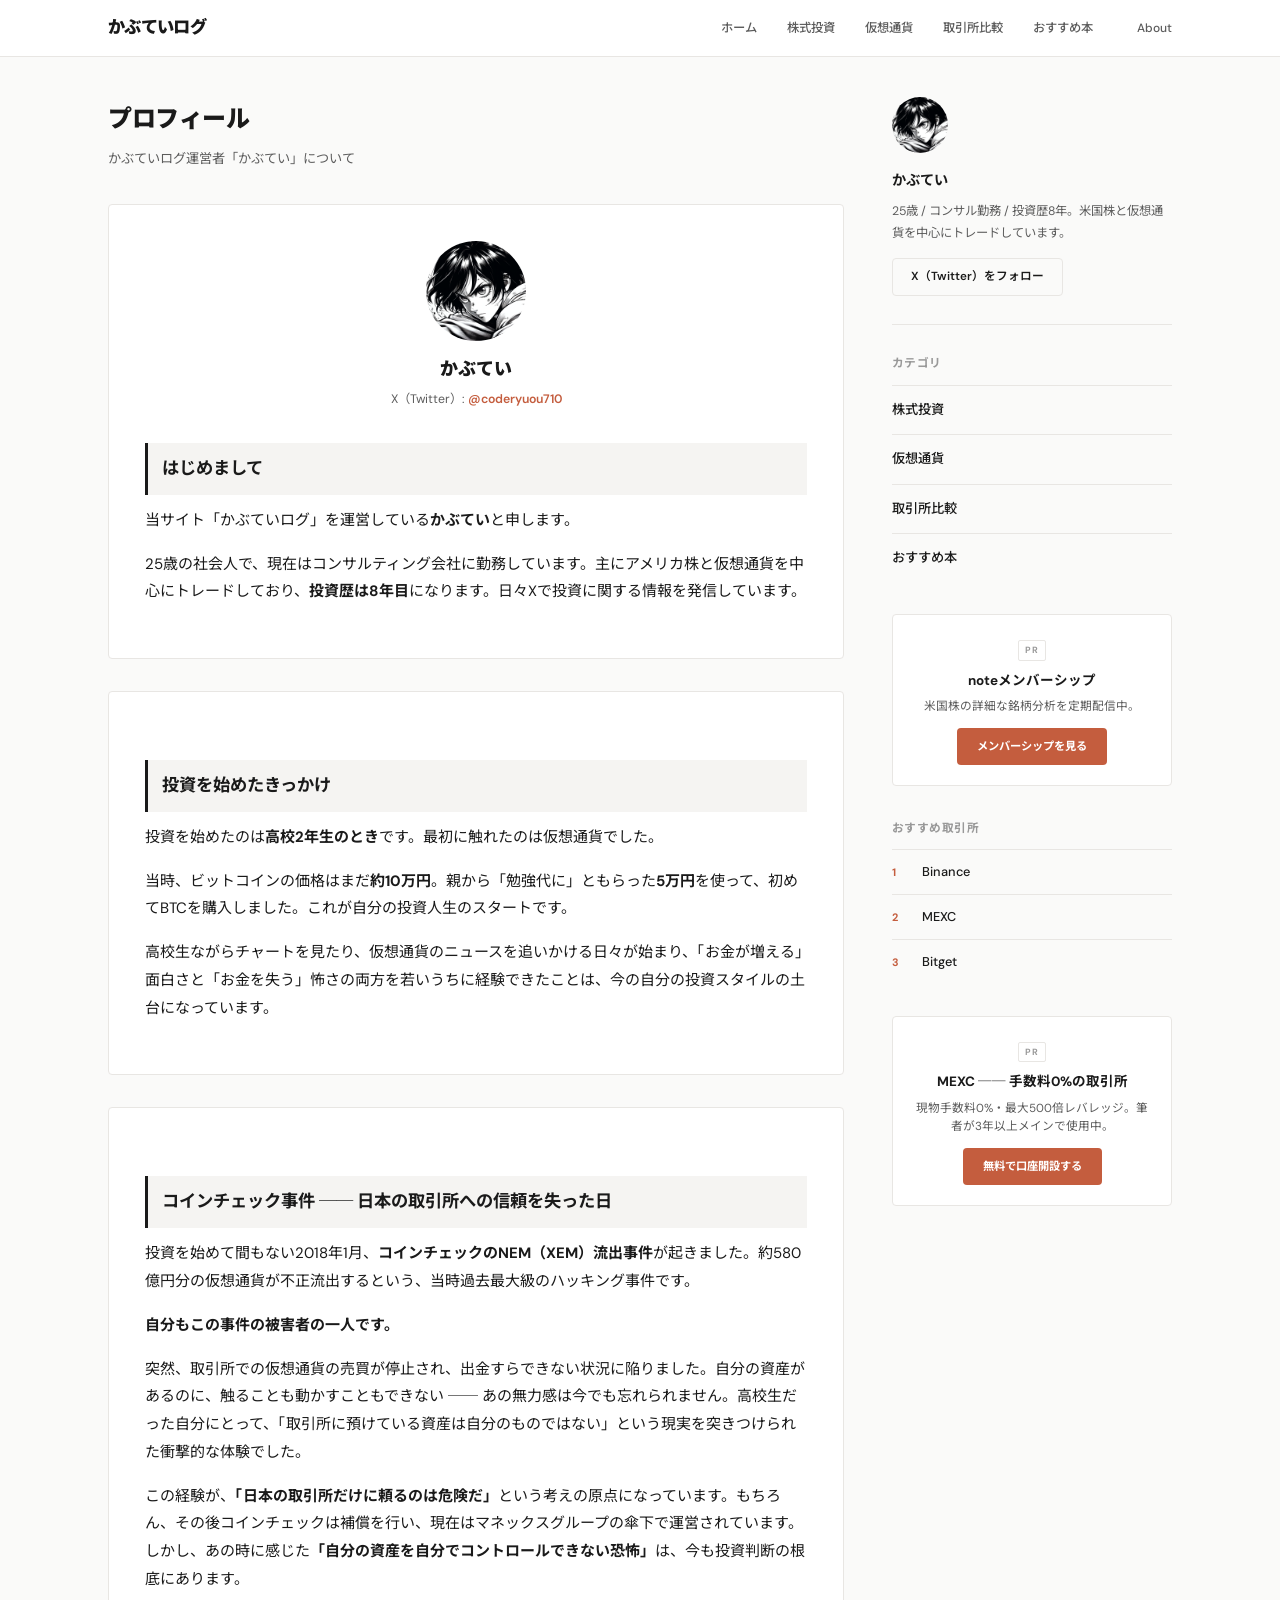
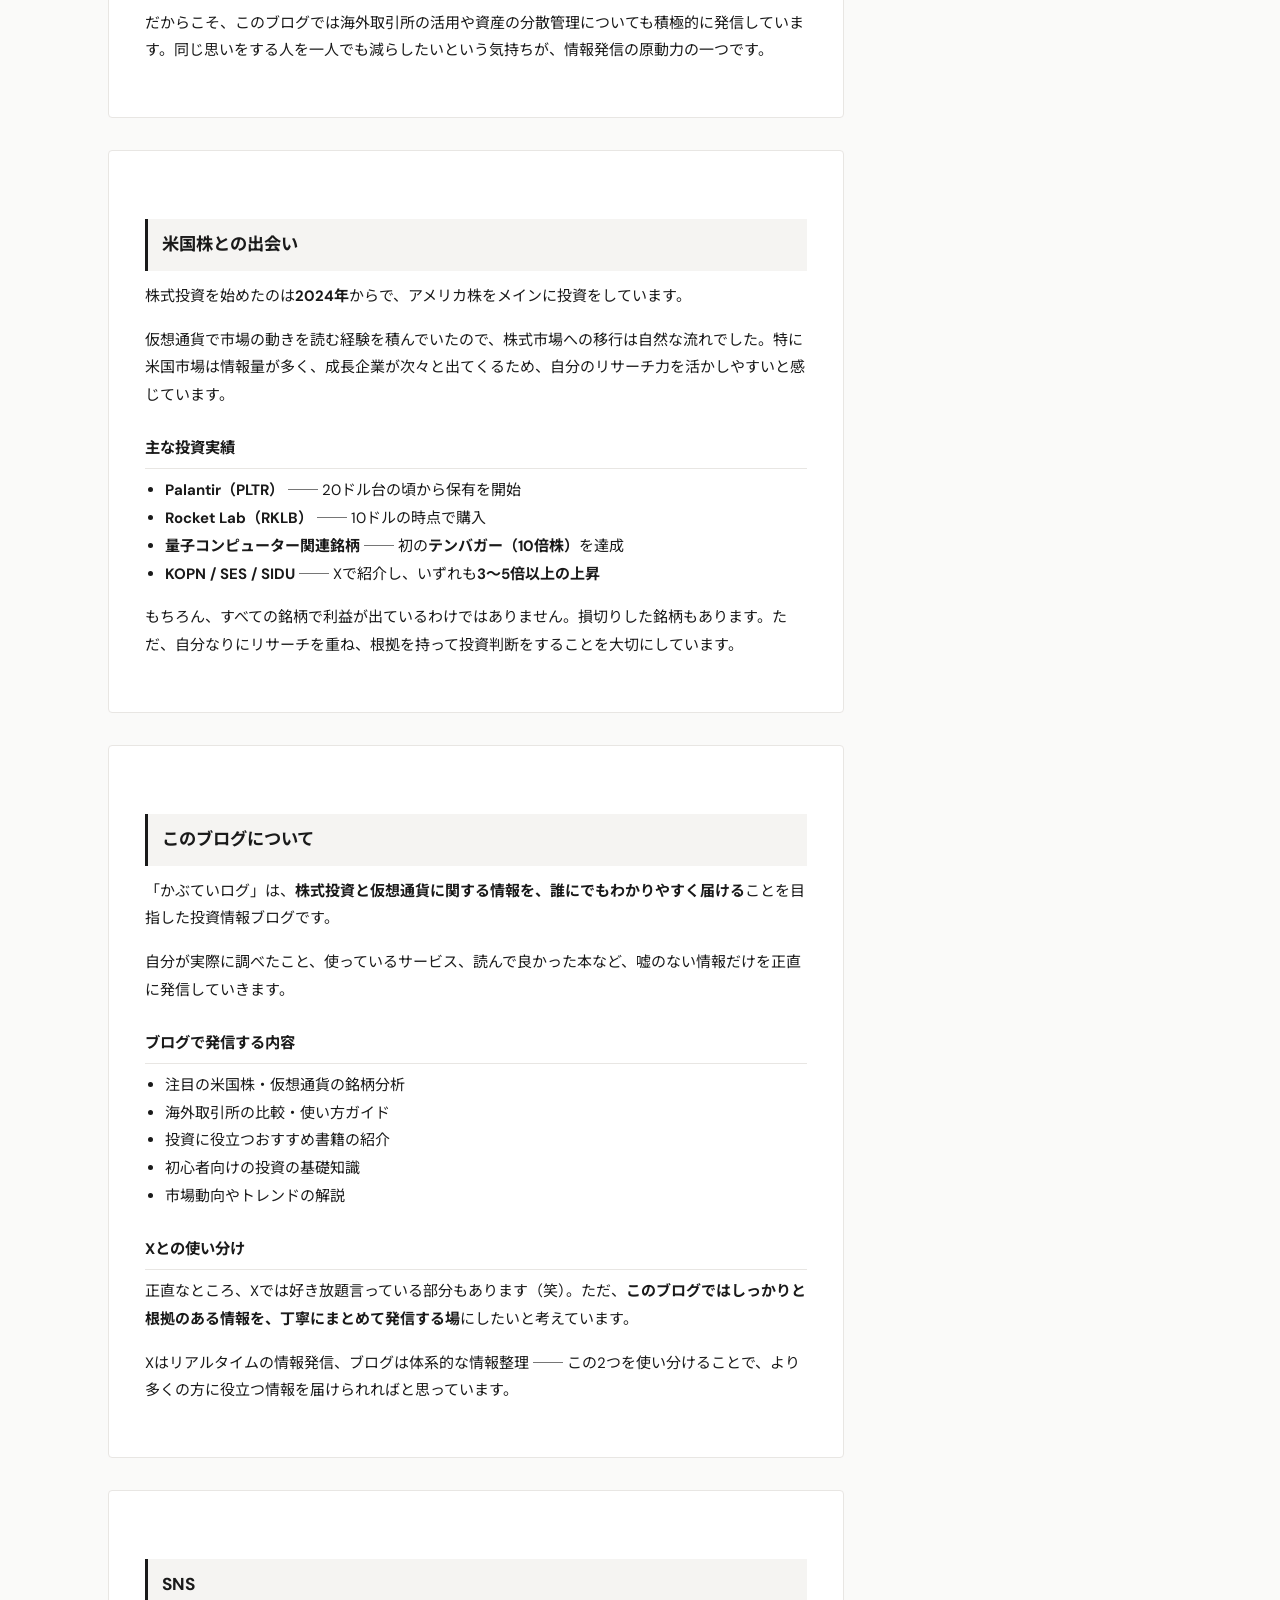
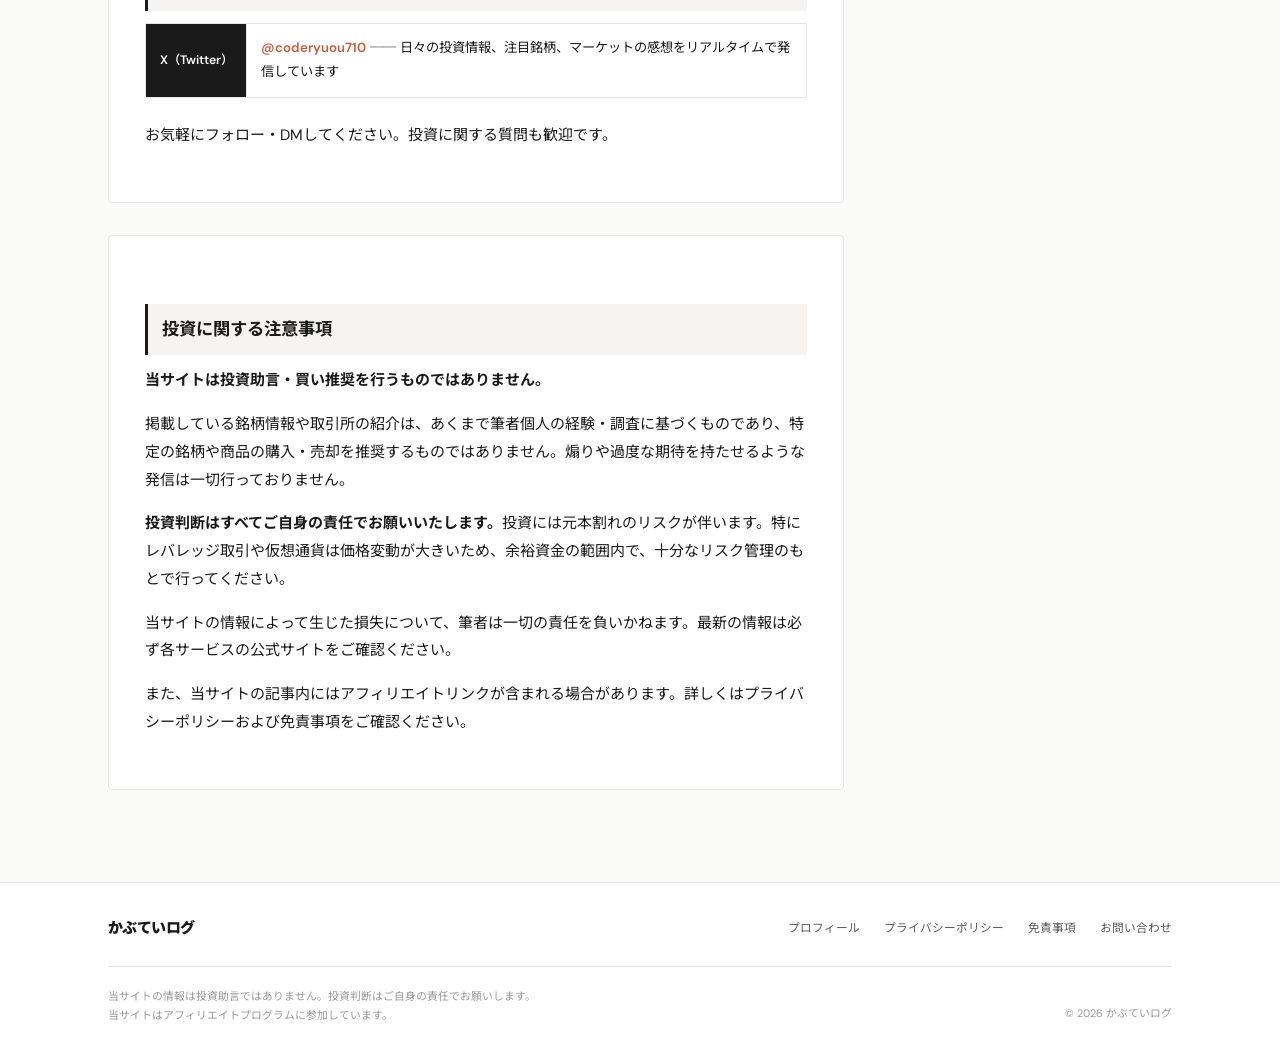
==== pages/about.html @ 898787a2 "Initial commit: かぶていログ - 投資情報ブログ - トップページ、株式投資、仮想通貨、取引所比較、おすすめ本、プロフィールページ - SoFi銘柄分析記事 - Binance/MEX" ====
<!DOCTYPE html>
<html lang="ja">
<head>
  <meta charset="UTF-8">
  <meta name="viewport" content="width=device-width, initial-scale=1.0">
  <meta name="description" content="かぶていログ運営者「かぶてい」のプロフィール。投資歴8年、仮想通貨と米国株を中心にトレード。高校生の頃から投資を始め、テンバガーも達成した経験を持つ25歳の投資ブロガー。">
  <meta name="keywords" content="かぶてい, プロフィール, 投資ブログ, 米国株, 仮想通貨, 投資歴">
  <link rel="preconnect" href="https://fonts.googleapis.com">
  <link rel="preconnect" href="https://fonts.gstatic.com" crossorigin>
  <link href="https://fonts.googleapis.com/css2?family=Noto+Sans+JP:wght@400;500;700;900&family=DM+Sans:ital,wght@0,400;0,500;0,700;1,400&display=swap" rel="stylesheet">
  <link rel="stylesheet" href="../css/style.css">
  <title>プロフィール｜かぶてい｜かぶていログ</title>
</head>
<body>

  <header class="header">
    <div class="header-inner">
      <a href="../index.html" class="logo">かぶていログ</a>
      <nav class="global-nav" id="globalNav">
        <a href="../index.html">ホーム</a>
        <a href="stocks.html">株式投資</a>
        <a href="crypto.html">仮想通貨</a>
        <a href="exchanges.html">取引所比較</a>
        <a href="books.html">おすすめ本</a>
      </nav>
      <div class="header-right">
        <a href="about.html" class="header-about current">About</a>
        <button class="menu-toggle" id="menuToggle" aria-label="メニュー">Menu</button>
      </div>
    </div>
  </header>

  <main>
    <div class="content-wrap">
      <div class="content-main">

        <div class="page-header">
          <h1 style="font-size:1.6rem;font-weight:900;letter-spacing:-0.02em;margin-bottom:6px;">プロフィール</h1>
          <p>かぶていログ運営者「かぶてい」について</p>
        </div>

        <!-- ========== 自己紹介 ========== -->
        <div class="article-content">
          <div style="text-align:center;margin-bottom:24px;">
            <img src="../images/profile-icon.webp" alt="かぶてい" style="width:100px;height:100px;border-radius:50%;object-fit:cover;margin:0 auto 12px;">
            <p style="font-size:1.2rem;font-weight:900;margin-bottom:2px;">かぶてい</p>
            <p style="font-size:0.82rem;color:#5c5c5c;">X（Twitter）: <a href="https://x.com/coderyuou710" target="_blank" rel="noopener" style="color:#c45d3e;font-weight:600;">@coderyuou710</a></p>
          </div>

          <h2>はじめまして</h2>
          <p>当サイト「かぶていログ」を運営している<strong>かぶてい</strong>と申します。</p>
          <p>25歳の社会人で、現在はコンサルティング会社に勤務しています。主にアメリカ株と仮想通貨を中心にトレードしており、<strong>投資歴は8年目</strong>になります。日々Xで投資に関する情報を発信しています。</p>
        </div>

        <!-- ========== 投資を始めたきっかけ ========== -->
        <div class="article-content">
          <h2>投資を始めたきっかけ</h2>
          <p>投資を始めたのは<strong>高校2年生のとき</strong>です。最初に触れたのは仮想通貨でした。</p>
          <p>当時、ビットコインの価格はまだ<strong>約10万円</strong>。親から「勉強代に」ともらった<strong>5万円</strong>を使って、初めてBTCを購入しました。これが自分の投資人生のスタートです。</p>
          <p>高校生ながらチャートを見たり、仮想通貨のニュースを追いかける日々が始まり、「お金が増える」面白さと「お金を失う」怖さの両方を若いうちに経験できたことは、今の自分の投資スタイルの土台になっています。</p>
        </div>

        <!-- ========== コインチェック事件 ========== -->
        <div class="article-content">
          <h2>コインチェック事件 ── 日本の取引所への信頼を失った日</h2>
          <p>投資を始めて間もない2018年1月、<strong>コインチェックのNEM（XEM）流出事件</strong>が起きました。約580億円分の仮想通貨が不正流出するという、当時過去最大級のハッキング事件です。</p>
          <p><strong>自分もこの事件の被害者の一人です。</strong></p>
          <p>突然、取引所での仮想通貨の売買が停止され、出金すらできない状況に陥りました。自分の資産があるのに、触ることも動かすこともできない ── あの無力感は今でも忘れられません。高校生だった自分にとって、「取引所に預けている資産は自分のものではない」という現実を突きつけられた衝撃的な体験でした。</p>
          <p>この経験が、<strong>「日本の取引所だけに頼るのは危険だ」</strong>という考えの原点になっています。もちろん、その後コインチェックは補償を行い、現在はマネックスグループの傘下で運営されています。しかし、あの時に感じた<strong>「自分の資産を自分でコントロールできない恐怖」</strong>は、今も投資判断の根底にあります。</p>
          <p>だからこそ、このブログでは海外取引所の活用や資産の分散管理についても積極的に発信しています。同じ思いをする人を一人でも減らしたいという気持ちが、情報発信の原動力の一つです。</p>
        </div>

        <!-- ========== 米国株との出会い ========== -->
        <div class="article-content">
          <h2>米国株との出会い</h2>
          <p>株式投資を始めたのは<strong>2024年</strong>からで、アメリカ株をメインに投資をしています。</p>
          <p>仮想通貨で市場の動きを読む経験を積んでいたので、株式市場への移行は自然な流れでした。特に米国市場は情報量が多く、成長企業が次々と出てくるため、自分のリサーチ力を活かしやすいと感じています。</p>

          <h3>主な投資実績</h3>
          <ul>
            <li><strong>Palantir（PLTR）</strong> ── 20ドル台の頃から保有を開始</li>
            <li><strong>Rocket Lab（RKLB）</strong> ── 10ドルの時点で購入</li>
            <li><strong>量子コンピューター関連銘柄</strong> ── 初の<strong>テンバガー（10倍株）</strong>を達成</li>
            <li><strong>KOPN / SES / SIDU</strong> ── Xで紹介し、いずれも<strong>3〜5倍以上の上昇</strong></li>
          </ul>
          <p>もちろん、すべての銘柄で利益が出ているわけではありません。損切りした銘柄もあります。ただ、自分なりにリサーチを重ね、根拠を持って投資判断をすることを大切にしています。</p>
        </div>

        <!-- ========== このブログについて ========== -->
        <div class="article-content">
          <h2>このブログについて</h2>
          <p>「かぶていログ」は、<strong>株式投資と仮想通貨に関する情報を、誰にでもわかりやすく届ける</strong>ことを目指した投資情報ブログです。</p>
          <p>自分が実際に調べたこと、使っているサービス、読んで良かった本など、嘘のない情報だけを正直に発信していきます。</p>

          <h3>ブログで発信する内容</h3>
          <ul>
            <li>注目の米国株・仮想通貨の銘柄分析</li>
            <li>海外取引所の比較・使い方ガイド</li>
            <li>投資に役立つおすすめ書籍の紹介</li>
            <li>初心者向けの投資の基礎知識</li>
            <li>市場動向やトレンドの解説</li>
          </ul>

          <h3>Xとの使い分け</h3>
          <p>正直なところ、Xでは好き放題言っている部分もあります（笑）。ただ、<strong>このブログではしっかりと根拠のある情報を、丁寧にまとめて発信する場</strong>にしたいと考えています。</p>
          <p>Xはリアルタイムの情報発信、ブログは体系的な情報整理 ── この2つを使い分けることで、より多くの方に役立つ情報を届けられればと思っています。</p>
        </div>

        <!-- ========== SNS ========== -->
        <div class="article-content">
          <h2>SNS</h2>
          <table class="comparison-table">
            <tbody>
              <tr>
                <th>X（Twitter）</th>
                <td><a href="https://x.com/coderyuou710" target="_blank" rel="noopener" style="color:#c45d3e;font-weight:600;">@coderyuou710</a> ── 日々の投資情報、注目銘柄、マーケットの感想をリアルタイムで発信しています</td>
              </tr>
            </tbody>
          </table>
          <p>お気軽にフォロー・DMしてください。投資に関する質問も歓迎です。</p>
        </div>

        <!-- ========== 注意事項 ========== -->
        <div class="article-content">
          <h2>投資に関する注意事項</h2>
          <p><strong>当サイトは投資助言・買い推奨を行うものではありません。</strong></p>
          <p>掲載している銘柄情報や取引所の紹介は、あくまで筆者個人の経験・調査に基づくものであり、特定の銘柄や商品の購入・売却を推奨するものではありません。煽りや過度な期待を持たせるような発信は一切行っておりません。</p>
          <p><strong>投資判断はすべてご自身の責任でお願いいたします。</strong>投資には元本割れのリスクが伴います。特にレバレッジ取引や仮想通貨は価格変動が大きいため、余裕資金の範囲内で、十分なリスク管理のもとで行ってください。</p>
          <p>当サイトの情報によって生じた損失について、筆者は一切の責任を負いかねます。最新の情報は必ず各サービスの公式サイトをご確認ください。</p>
          <p>また、当サイトの記事内にはアフィリエイトリンクが含まれる場合があります。詳しくは<a href="privacy.html">プライバシーポリシー</a>および<a href="disclaimer.html">免責事項</a>をご確認ください。</p>
        </div>

      </div>

      <!-- サイドバー -->
      <aside class="sidebar">

        <div class="sidebar-profile">
          <img src="../images/profile-icon.webp" alt="かぶてい" class="sidebar-profile-img">
          <p class="sidebar-profile-name">かぶてい</p>
          <p class="sidebar-profile-desc">25歳 / コンサル勤務 / 投資歴8年。米国株と仮想通貨を中心にトレードしています。</p>
          <a href="https://x.com/coderyuou710" class="sidebar-x" target="_blank" rel="noopener">X（Twitter）をフォロー</a>
        </div>

        <div class="sidebar-block">
          <h3 class="sidebar-heading">カテゴリ</h3>
          <ul class="sidebar-cat-list">
            <li><a href="stocks.html"><span>株式投資</span></a></li>
            <li><a href="crypto.html"><span>仮想通貨</span></a></li>
            <li><a href="exchanges.html"><span>取引所比較</span></a></li>
            <li><a href="books.html"><span>おすすめ本</span></a></li>
          </ul>
        </div>

        <a href="https://note.com/coderyuou710" class="pr-banner" target="_blank" rel="noopener noreferrer">
          <span class="pr-banner-label">PR</span>
          <p class="pr-banner-title">noteメンバーシップ</p>
          <p class="pr-banner-desc">米国株の詳細な銘柄分析を定期配信中。</p>
          <span class="pr-banner-btn">メンバーシップを見る</span>
        </a>

        <div class="sidebar-block">
          <h3 class="sidebar-heading">おすすめ取引所</h3>
          <ol class="sidebar-ranking">
            <li><a href="https://s.binance.com/aZtj0nF8?ref=GRO_40299_K24UQ" target="_blank" rel="noopener noreferrer">Binance</a></li>
            <li><a href="https://promote.mexc.com/r/Giqed5WFpd" target="_blank" rel="noopener noreferrer">MEXC</a></li>
            <li><a href="https://www.bitget.com/ja/referral/register?clacCode=11K2AJ8R&from=%2Fja%2Fevents%2Freferral-all-program&source=events&utmSource=PremierInviter" target="_blank" rel="noopener noreferrer">Bitget</a></li>
          </ol>
        </div>

        <a href="https://promote.mexc.com/r/Giqed5WFpd" class="pr-banner" target="_blank" rel="noopener noreferrer">
          <span class="pr-banner-label">PR</span>
          <p class="pr-banner-title">MEXC ── 手数料0%の取引所</p>
          <p class="pr-banner-desc">現物手数料0%・最大500倍レバレッジ。筆者が3年以上メインで使用中。</p>
          <span class="pr-banner-btn">無料で口座開設する</span>
        </a>

      </aside>
    </div>
  </main>

  <footer class="footer">
    <div class="footer-inner">
      <div class="footer-top">
        <a href="../index.html" class="footer-logo">かぶていログ</a>
        <nav class="footer-nav">
          <a href="about.html">プロフィール</a>
          <a href="privacy.html">プライバシーポリシー</a>
          <a href="disclaimer.html">免責事項</a>
          <a href="contact.html">お問い合わせ</a>
        </nav>
      </div>
      <div class="footer-bottom">
        <p class="footer-note">当サイトの情報は投資助言ではありません。投資判断はご自身の責任でお願いします。<br>当サイトはアフィリエイトプログラムに参加しています。</p>
        <p class="footer-copy">&copy; 2026 かぶていログ</p>
      </div>
    </div>
  </footer>
  <script src="../js/main.js"></script>
</body>
</html>
---- css/style.css ----
/* ========================================
   Base
   ======================================== */
*, *::before, *::after { margin: 0; padding: 0; box-sizing: border-box; }

:root {
  --c-bg: #fafaf9;
  --c-surface: #fff;
  --c-text: #1a1a1a;
  --c-text-sub: #5c5c5c;
  --c-text-mute: #999;
  --c-border: #e8e6e3;
  --c-accent: #c45d3e;
  --c-accent-hover: #a94b30;
  --c-stock: #2d6a4f;
  --c-crypto: #b08d2a;
  --c-exchange: #3a5a8c;
  --c-book: #7c5c8a;
  --font-sans: 'DM Sans', 'Noto Sans JP', 'Hiragino Kaku Gothic ProN', sans-serif;
  --w-max: 1120px;
  --radius: 4px;
}

html { font-size: 15px; scroll-behavior: smooth; }

body {
  font-family: var(--font-sans);
  color: var(--c-text);
  background: var(--c-bg);
  line-height: 1.85;
  -webkit-font-smoothing: antialiased;
}

a { color: inherit; text-decoration: none; }
img { max-width: 100%; display: block; }
ul, ol { list-style: none; }

::selection {
  background: var(--c-accent);
  color: #fff;
}

/* ========================================
   Header
   ======================================== */
.header {
  border-bottom: 1px solid var(--c-border);
  background: var(--c-surface);
  position: sticky;
  top: 0;
  z-index: 50;
}

.header-inner {
  max-width: var(--w-max);
  margin: 0 auto;
  padding: 0 28px;
  height: 56px;
  display: flex;
  align-items: center;
  gap: 32px;
}

.logo {
  font-size: 1.15rem;
  font-weight: 900;
  letter-spacing: -0.04em;
  white-space: nowrap;
}

.global-nav {
  display: flex;
  gap: 6px;
  margin-left: auto;
}

.global-nav a {
  font-size: 0.82rem;
  font-weight: 500;
  color: var(--c-text-sub);
  padding: 6px 12px;
  border-radius: var(--radius);
  transition: color 0.15s, background 0.15s;
}

.global-nav a:hover,
.global-nav a.current {
  color: var(--c-text);
  background: #f0eeeb;
}

.header-right {
  display: flex;
  align-items: center;
  gap: 16px;
}

.header-about {
  font-size: 0.8rem;
  font-weight: 500;
  color: var(--c-text-sub);
  transition: color 0.15s;
}

.header-about:hover { color: var(--c-text); }

.menu-toggle {
  display: none;
  background: none;
  border: 1px solid var(--c-border);
  border-radius: var(--radius);
  padding: 5px 14px;
  font-size: 0.78rem;
  font-weight: 500;
  font-family: var(--font-sans);
  color: var(--c-text-sub);
  cursor: pointer;
  transition: border-color 0.15s;
}

.menu-toggle:hover { border-color: var(--c-text-sub); }

/* ========================================
   Feature (トップビジュアル)
   ======================================== */
.feature {
  border-bottom: 1px solid var(--c-border);
  background: var(--c-surface);
}

.feature-inner {
  max-width: var(--w-max);
  margin: 0 auto;
  padding: 40px 28px;
  display: grid;
  grid-template-columns: 1fr 320px;
  gap: 40px;
}

.feature-image {
  aspect-ratio: 16 / 9;
  border-radius: var(--radius);
  overflow: hidden;
}

.feature-image-inner {
  width: 100%;
  height: 100%;
  background: #e8e6e3;
}

.feature-body {
  margin-top: 20px;
}

.feature-body h2 {
  font-size: 1.55rem;
  font-weight: 900;
  line-height: 1.45;
  letter-spacing: -0.02em;
  margin-bottom: 12px;
}

.feature-body h2 a {
  transition: color 0.15s;
}

.feature-body h2 a:hover {
  color: var(--c-accent);
}

.feature-body > p {
  font-size: 0.9rem;
  color: var(--c-text-sub);
  line-height: 1.8;
  margin-bottom: 14px;
}

.feature-meta time {
  font-size: 0.78rem;
  color: var(--c-text-mute);
}

.feature-side {
  display: flex;
  flex-direction: column;
  justify-content: space-between;
  gap: 0;
}

.feature-side-item {
  padding: 24px 0;
  border-bottom: 1px solid var(--c-border);
}

.feature-side-item:first-child { padding-top: 0; }
.feature-side-item:last-child { border-bottom: none; padding-bottom: 0; }

.feature-side-item h3 {
  font-size: 0.92rem;
  font-weight: 700;
  line-height: 1.55;
  margin: 8px 0 6px;
}

.feature-side-item h3 a:hover {
  color: var(--c-accent);
  transition: color 0.15s;
}

.feature-side-item time {
  font-size: 0.75rem;
  color: var(--c-text-mute);
}

/* タグ */
.tag {
  display: inline-block;
  font-size: 0.68rem;
  font-weight: 700;
  letter-spacing: 0.04em;
  padding: 2px 8px;
  border-radius: 2px;
}

.tag-stock { background: #e9f5ef; color: var(--c-stock); }
.tag-crypto { background: #fdf6e3; color: var(--c-crypto); }
.tag-exchange { background: #eaf0f8; color: var(--c-exchange); }
.tag-book { background: #f3eef5; color: var(--c-book); }

/* ========================================
   Content Layout
   ======================================== */
.content-wrap {
  max-width: var(--w-max);
  margin: 0 auto;
  padding: 40px 28px 60px;
  display: grid;
  grid-template-columns: 1fr 280px;
  gap: 48px;
}

/* ========================================
   Section Label
   ======================================== */
.section-label {
  font-size: 0.78rem;
  font-weight: 700;
  letter-spacing: 0.08em;
  color: var(--c-text-mute);
  text-transform: uppercase;
  padding-bottom: 14px;
  border-bottom: 2px solid var(--c-text);
  margin-bottom: 0;
}

/* ========================================
   Post Row (記事リスト)
   ======================================== */
.post-row {
  display: grid;
  grid-template-columns: 200px 1fr;
  gap: 24px;
  padding: 28px 0;
  border-bottom: 1px solid var(--c-border);
  align-items: start;
}

.post-row-thumb {
  aspect-ratio: 3 / 2;
  border-radius: var(--radius);
  overflow: hidden;
}

.post-row-thumb-inner {
  width: 100%;
  height: 100%;
  background: #e8e6e3;
  transition: transform 0.4s ease;
}

.post-row:hover .post-row-thumb-inner {
  transform: scale(1.03);
}

.thumb-crypto { background: #f0e9d4; }
.thumb-exchange { background: #dce4ee; }
.thumb-book { background: #e8e0ec; }

.post-row-top {
  display: flex;
  align-items: center;
  gap: 12px;
  margin-bottom: 8px;
}

.post-row-top time {
  font-size: 0.75rem;
  color: var(--c-text-mute);
}

.post-row-body h3 {
  font-size: 1.05rem;
  font-weight: 700;
  line-height: 1.55;
  margin-bottom: 6px;
}

.post-row-body h3 a:hover {
  color: var(--c-accent);
  transition: color 0.15s;
}

.post-row-body > p {
  font-size: 0.85rem;
  color: var(--c-text-sub);
  line-height: 1.75;
  display: -webkit-box;
  -webkit-line-clamp: 2;
  -webkit-box-orient: vertical;
  overflow: hidden;
}

/* ========================================
   Pickup
   ======================================== */
.pickup-section {
  margin-top: 48px;
}

.pickup-grid {
  display: grid;
  grid-template-columns: repeat(3, 1fr);
  gap: 1px;
  background: var(--c-border);
  border: 1px solid var(--c-border);
  border-radius: var(--radius);
  overflow: hidden;
  margin-top: 0;
}

.pickup-card {
  background: var(--c-surface);
  padding: 28px 24px;
  transition: background 0.2s;
  display: block;
}

.pickup-card:hover {
  background: #f7f6f4;
}

.pickup-num {
  font-size: 0.72rem;
  font-weight: 700;
  color: var(--c-accent);
  letter-spacing: 0.04em;
  display: block;
  margin-bottom: 10px;
}

.pickup-card h3 {
  font-size: 1rem;
  font-weight: 700;
  margin-bottom: 6px;
}

.pickup-card p {
  font-size: 0.82rem;
  color: var(--c-text-sub);
  line-height: 1.65;
}

/* ========================================
   Sidebar
   ======================================== */
.sidebar-profile {
  padding-bottom: 28px;
  margin-bottom: 28px;
  border-bottom: 1px solid var(--c-border);
}

.sidebar-profile-img {
  width: 56px;
  height: 56px;
  border-radius: 50%;
  background: #e8e6e3;
  margin-bottom: 14px;
  object-fit: cover;
}

.sidebar-profile-name {
  font-size: 0.95rem;
  font-weight: 700;
  margin-bottom: 8px;
}

.sidebar-profile-desc {
  font-size: 0.82rem;
  color: var(--c-text-sub);
  line-height: 1.75;
  margin-bottom: 14px;
}

.sidebar-x {
  display: inline-block;
  font-size: 0.78rem;
  font-weight: 600;
  color: var(--c-text);
  border: 1px solid var(--c-border);
  padding: 7px 18px;
  border-radius: var(--radius);
  transition: border-color 0.15s, background 0.15s;
}

.sidebar-x:hover {
  border-color: var(--c-text);
  background: var(--c-text);
  color: #fff;
}

.sidebar-block {
  margin-bottom: 32px;
}

.sidebar-heading {
  font-size: 0.78rem;
  font-weight: 700;
  letter-spacing: 0.04em;
  color: var(--c-text-mute);
  padding-bottom: 10px;
  border-bottom: 1px solid var(--c-border);
  margin-bottom: 0;
}

.sidebar-cat-list li a {
  display: flex;
  justify-content: space-between;
  align-items: center;
  padding: 12px 0;
  border-bottom: 1px solid var(--c-border);
  font-size: 0.88rem;
  font-weight: 500;
  transition: color 0.15s;
}

.sidebar-cat-list li:last-child a { border-bottom: none; }
.sidebar-cat-list li a:hover { color: var(--c-accent); }

.sidebar-ranking {
  counter-reset: rank;
}

.sidebar-ranking li {
  counter-increment: rank;
}

.sidebar-ranking li a {
  display: flex;
  align-items: baseline;
  gap: 12px;
  padding: 12px 0;
  border-bottom: 1px solid var(--c-border);
  font-size: 0.85rem;
  font-weight: 500;
  line-height: 1.55;
  transition: color 0.15s;
}

.sidebar-ranking li:last-child a { border-bottom: none; }

.sidebar-ranking li a::before {
  content: counter(rank);
  font-size: 0.72rem;
  font-weight: 700;
  color: var(--c-text-mute);
  min-width: 18px;
  flex-shrink: 0;
}

.sidebar-ranking li:nth-child(1) a::before { color: var(--c-accent); }
.sidebar-ranking li:nth-child(2) a::before { color: var(--c-accent); }
.sidebar-ranking li:nth-child(3) a::before { color: var(--c-accent); }

.sidebar-ranking li a:hover { color: var(--c-accent); }

/* ========================================
   Ad Slots
   ======================================== */
.ad-slot {
  max-width: var(--w-max);
  margin: 0 auto;
  padding: 20px 28px;
  text-align: center;
}

.ad-slot span {
  display: inline-block;
  font-size: 0.65rem;
  font-weight: 600;
  color: var(--c-text-mute);
  letter-spacing: 0.1em;
  border: 1px solid var(--c-border);
  padding: 12px 48px;
  border-radius: var(--radius);
}

.ad-slot-inline {
  padding: 32px 0;
}

.ad-slot-sidebar {
  padding: 0;
  margin-bottom: 32px;
}

.ad-slot-sidebar span {
  width: 100%;
  padding: 24px;
}

/* PR バナー */
.pr-banner {
  display: block;
  background: var(--c-surface);
  border: 1px solid var(--c-border);
  border-radius: var(--radius);
  padding: 20px;
  margin-bottom: 32px;
  text-align: center;
  transition: border-color 0.15s, box-shadow 0.15s;
}

.pr-banner:hover {
  border-color: var(--c-text-sub);
  box-shadow: 0 2px 8px rgba(0,0,0,0.06);
}

.pr-banner-label {
  display: inline-block;
  font-size: 0.6rem;
  font-weight: 700;
  color: var(--c-text-mute);
  letter-spacing: 0.1em;
  border: 1px solid var(--c-border);
  padding: 1px 6px;
  border-radius: 2px;
  margin-bottom: 10px;
}

.pr-banner-title {
  font-size: 0.9rem;
  font-weight: 700;
  color: var(--c-text);
  margin-bottom: 6px;
  line-height: 1.5;
}

.pr-banner-desc {
  font-size: 0.78rem;
  color: var(--c-text-sub);
  line-height: 1.6;
  margin-bottom: 12px;
}

.pr-banner-btn {
  display: inline-block;
  font-size: 0.75rem;
  font-weight: 700;
  color: #fff;
  background: var(--c-accent);
  padding: 8px 20px;
  border-radius: var(--radius);
  transition: background 0.15s;
}

.pr-banner:hover .pr-banner-btn {
  background: var(--c-accent-hover);
}

/* ========================================
   Footer
   ======================================== */
.footer {
  border-top: 1px solid var(--c-border);
  background: var(--c-surface);
}

.footer-inner {
  max-width: var(--w-max);
  margin: 0 auto;
  padding: 32px 28px;
}

.footer-top {
  display: flex;
  justify-content: space-between;
  align-items: center;
  padding-bottom: 24px;
  border-bottom: 1px solid var(--c-border);
  margin-bottom: 20px;
}

.footer-logo {
  font-size: 1rem;
  font-weight: 900;
  letter-spacing: -0.04em;
}

.footer-nav {
  display: flex;
  gap: 24px;
}

.footer-nav a {
  font-size: 0.78rem;
  color: var(--c-text-sub);
  transition: color 0.15s;
}

.footer-nav a:hover { color: var(--c-text); }

.footer-bottom {
  display: flex;
  justify-content: space-between;
  align-items: flex-end;
  gap: 20px;
}

.footer-note {
  font-size: 0.72rem;
  color: var(--c-text-mute);
  line-height: 1.7;
}

.footer-copy {
  font-size: 0.72rem;
  color: var(--c-text-mute);
  white-space: nowrap;
}

/* ========================================
   Responsive
   ======================================== */
@media (max-width: 860px) {
  .feature-inner {
    grid-template-columns: 1fr;
    gap: 28px;
  }

  .feature-side {
    display: grid;
    grid-template-columns: repeat(3, 1fr);
    gap: 20px;
  }

  .feature-side-item {
    padding: 0;
    border-bottom: none;
    border-right: 1px solid var(--c-border);
    padding-right: 20px;
  }

  .feature-side-item:last-child { border-right: none; padding-right: 0; }

  .content-wrap {
    grid-template-columns: 1fr;
    gap: 48px;
  }

  .pickup-grid {
    grid-template-columns: 1fr;
  }
}

@media (max-width: 640px) {
  html { font-size: 14px; }

  .global-nav { display: none; }
  .header-about { display: none; }
  .menu-toggle { display: block; }

  .global-nav.open {
    display: flex;
    flex-direction: column;
    position: absolute;
    top: 56px;
    left: 0;
    right: 0;
    background: var(--c-surface);
    border-bottom: 1px solid var(--c-border);
    padding: 8px 16px 16px;
    gap: 2px;
  }

  .global-nav.open a {
    padding: 12px 8px;
    border-bottom: 1px solid var(--c-border);
  }

  .global-nav.open a:last-child { border-bottom: none; }

  .feature-inner { padding: 24px 20px; }
  .feature-body h2 { font-size: 1.25rem; }

  .feature-side {
    grid-template-columns: 1fr;
    gap: 0;
  }

  .feature-side-item {
    border-right: none;
    padding-right: 0;
    padding: 16px 0;
    border-bottom: 1px solid var(--c-border);
  }
  .feature-side-item:first-child { padding-top: 0; }
  .feature-side-item:last-child { border-bottom: none; padding-bottom: 0; }

  .content-wrap { padding: 28px 20px 48px; }

  .post-row {
    grid-template-columns: 120px 1fr;
    gap: 16px;
    padding: 20px 0;
  }

  .post-row-body h3 { font-size: 0.95rem; }

  .footer-top { flex-direction: column; align-items: flex-start; gap: 16px; }
  .footer-nav { flex-wrap: wrap; gap: 16px; }
  .footer-bottom { flex-direction: column; align-items: flex-start; }
}

/* ========================================
   記事ページ用（共通）
   ======================================== */
.page-header {
  margin-bottom: 32px;
}

.page-header h2 {
  font-size: 1.5rem;
  font-weight: 900;
  letter-spacing: -0.02em;
  margin-bottom: 6px;
}

.page-header p {
  font-size: 0.88rem;
  color: var(--c-text-sub);
}

.article-content {
  background: var(--c-surface);
  padding: 36px;
  border: 1px solid var(--c-border);
  border-radius: var(--radius);
  margin-bottom: 32px;
}

.article-content h2 {
  font-size: 1.15rem;
  font-weight: 700;
  margin: 32px 0 12px;
  padding: 10px 14px;
  background: #f5f4f2;
  border-left: 3px solid var(--c-text);
}

.article-content h3 {
  font-size: 1.02rem;
  font-weight: 700;
  margin: 24px 0 8px;
  padding-bottom: 6px;
  border-bottom: 1px solid var(--c-border);
}

.article-content p { margin-bottom: 16px; }
.article-content ul, .article-content ol { margin: 0 0 16px 20px; }
.article-content ul { list-style: disc; }
.article-content ol { list-style: decimal; }

.comparison-table {
  width: 100%;
  border-collapse: collapse;
  margin-bottom: 24px;
  font-size: 0.88rem;
}

.comparison-table th,
.comparison-table td {
  padding: 12px 14px;
  border: 1px solid var(--c-border);
  text-align: left;
}

.comparison-table th {
  background: var(--c-text);
  color: #fff;
  font-weight: 600;
  font-size: 0.82rem;
}

.comparison-table tr:nth-child(even) { background: #faf9f7; }

.affiliate-btn {
  display: inline-block;
  background: var(--c-accent);
  color: #fff;
  padding: 12px 28px;
  border-radius: var(--radius);
  font-weight: 700;
  font-size: 0.9rem;
  transition: background 0.15s;
}

.affiliate-btn:hover { background: var(--c-accent-hover); color: #fff; }

.book-card {
  display: flex;
  gap: 24px;
  padding: 24px 0;
  border-bottom: 1px solid var(--c-border);
}

.book-card:last-child { border-bottom: none; }

.book-cover {
  width: 100px;
  min-width: 100px;
  height: 140px;
  background: #e8e6e3;
  border-radius: var(--radius);
  object-fit: cover;
}

.book-info h3 {
  font-size: 1rem;
  font-weight: 700;
  margin-bottom: 6px;
}

.book-info p {
  font-size: 0.85rem;
  color: var(--c-text-sub);
  margin-bottom: 12px;
  line-height: 1.7;
}

.book-price {
  font-size: 0.9rem;
  font-weight: 700;
  color: var(--c-accent);
  margin-bottom: 12px;
}

/* ========================================
   目次 (Table of Contents)
   ======================================== */
.toc {
  background: var(--c-surface);
  border: 1px solid var(--c-border);
  border-radius: var(--radius);
  padding: 24px 28px;
  margin-bottom: 32px;
}

.toc-title {
  font-size: 0.85rem;
  font-weight: 700;
  letter-spacing: 0.04em;
  color: var(--c-text);
  padding-bottom: 12px;
  border-bottom: 2px solid var(--c-text);
  margin-bottom: 16px;
}

.toc-list {
  counter-reset: toc;
  list-style: none;
  margin: 0;
  padding: 0;
}

.toc-list li {
  counter-increment: toc;
  margin-bottom: 0;
}

.toc-list li a {
  display: flex;
  align-items: baseline;
  gap: 10px;
  padding: 10px 0;
  border-bottom: 1px solid var(--c-border);
  font-size: 0.88rem;
  font-weight: 500;
  color: var(--c-text);
  transition: color 0.15s;
}

.toc-list li:last-child a {
  border-bottom: none;
}

.toc-list li a::before {
  content: counter(toc);
  font-size: 0.72rem;
  font-weight: 700;
  color: var(--c-accent);
  min-width: 20px;
  flex-shrink: 0;
}

.toc-list li a:hover {
  color: var(--c-accent);
}

@media (max-width: 600px) {
  .book-card { flex-direction: column; }
  .book-cover { width: 80px; height: 112px; }
  .article-content { padding: 24px 20px; }
}

/* ========================================
   取引所カード
   ======================================== */
.exchange-card {
  background: var(--c-surface);
  border: 1px solid var(--c-border);
  border-radius: var(--radius);
  margin-bottom: 28px;
  overflow: hidden;
}

.exchange-card-img {
  width: 100%;
  aspect-ratio: 16 / 7;
  object-fit: cover;
  display: block;
  border-bottom: 1px solid var(--c-border);
}

.exchange-card-header {
  display: flex;
  align-items: center;
  gap: 16px;
  padding: 20px 28px;
  background: #f5f4f2;
  border-bottom: 1px solid var(--c-border);
}

.exchange-rank {
  width: 36px;
  height: 36px;
  background: var(--c-accent);
  color: #fff;
  font-size: 1.1rem;
  font-weight: 900;
  display: flex;
  align-items: center;
  justify-content: center;
  border-radius: 50%;
  flex-shrink: 0;
}

.exchange-name-area {
  display: flex;
  align-items: center;
  gap: 12px;
  flex-wrap: wrap;
}

.exchange-name {
  font-size: 1.15rem;
  font-weight: 900;
  letter-spacing: -0.01em;
}

.exchange-badge {
  display: inline-block;
  font-size: 0.7rem;
  font-weight: 700;
  color: var(--c-exchange);
  background: #eaf0f8;
  padding: 3px 10px;
  border-radius: 2px;
  letter-spacing: 0.02em;
}

.exchange-card-body {
  padding: 28px;
}

.exchange-card-body .comparison-table {
  margin-bottom: 16px;
}

.exchange-card-body .comparison-table th {
  width: 130px;
  white-space: nowrap;
}

.exchange-note {
  font-size: 0.82rem;
  color: var(--c-text-mute);
  margin-bottom: 20px;
}

.exchange-detail {
  margin-top: 20px;
  margin-bottom: 20px;
}

.exchange-detail h3 {
  font-size: 1rem;
  font-weight: 700;
  margin-bottom: 12px;
  padding-bottom: 8px;
  border-bottom: 1px solid var(--c-border);
}

.exchange-detail ul {
  list-style: none;
  margin: 0 0 16px 0;
  padding: 0;
}

.exchange-detail ul li {
  position: relative;
  padding: 8px 0 8px 20px;
  font-size: 0.88rem;
  line-height: 1.75;
  color: var(--c-text);
}

.exchange-detail ul li::before {
  content: "";
  position: absolute;
  left: 0;
  top: 16px;
  width: 6px;
  height: 6px;
  background: var(--c-accent);
  border-radius: 50%;
}

.exchange-detail p {
  font-size: 0.88rem;
  line-height: 1.8;
  color: var(--c-text-sub);
  padding: 14px 18px;
  background: #f9f8f6;
  border-left: 3px solid var(--c-accent);
  border-radius: 0 var(--radius) var(--radius) 0;
}

.exchange-cta {
  text-align: center;
  padding-top: 8px;
}

.exchange-cta .affiliate-btn {
  padding: 14px 36px;
  font-size: 0.95rem;
}

@media (max-width: 640px) {
  .exchange-card-header {
    padding: 16px 20px;
  }
  .exchange-card-body {
    padding: 20px;
  }
  .exchange-card-body .comparison-table th {
    width: 100px;
  }
  .exchange-cta .affiliate-btn {
    padding: 12px 20px;
    font-size: 0.88rem;
    display: block;
  }
}
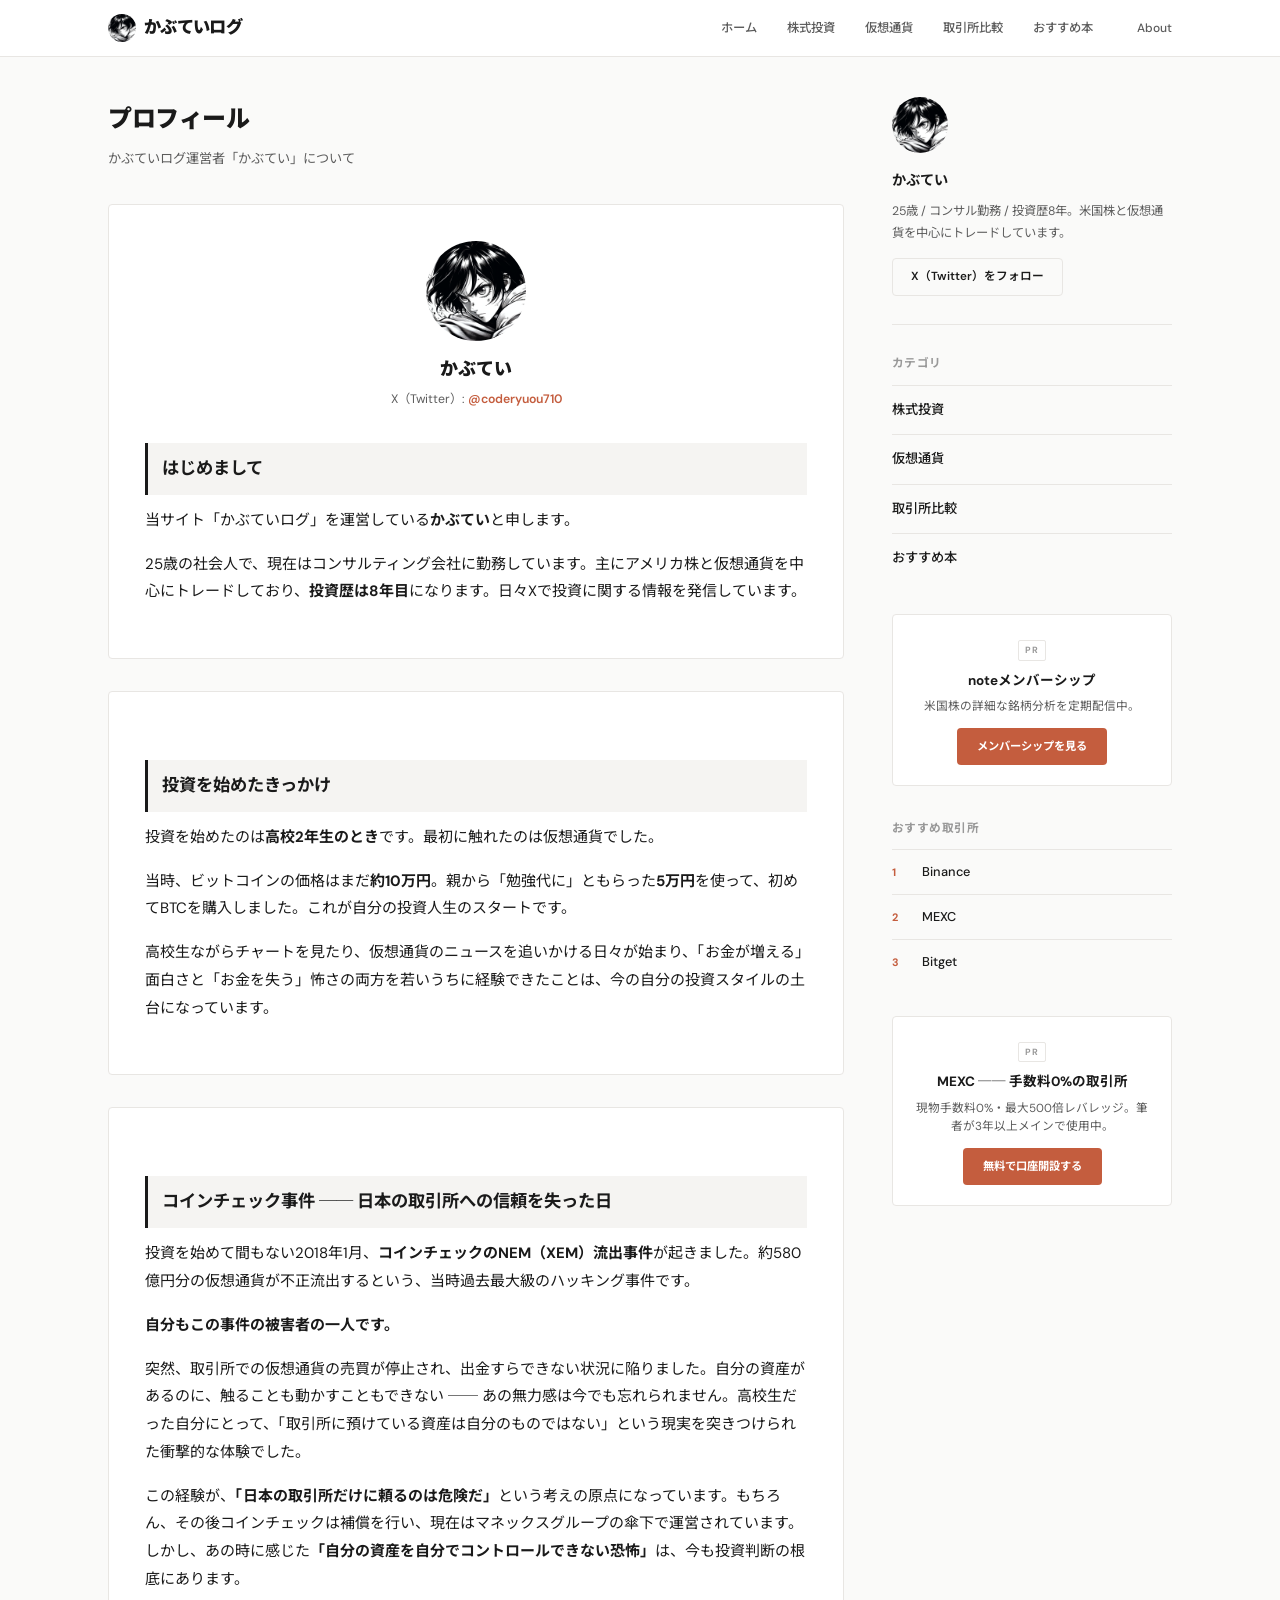
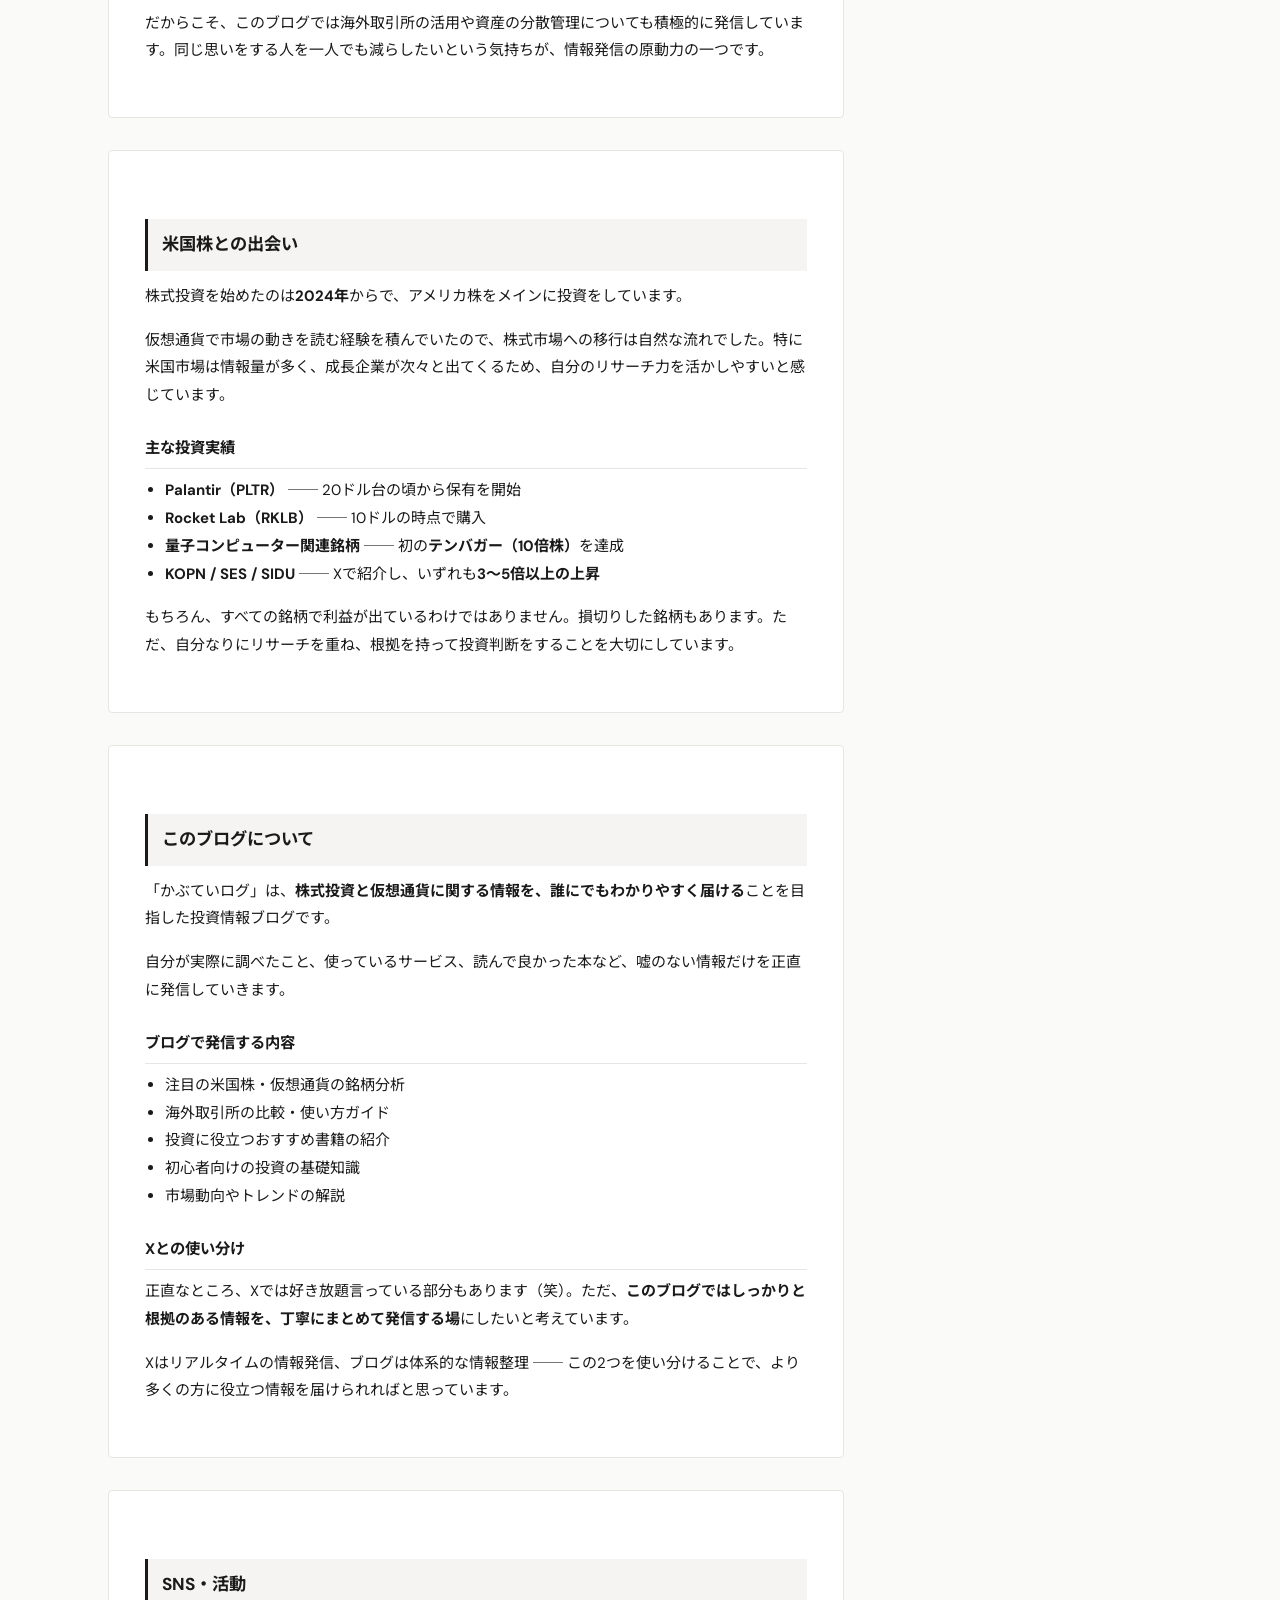
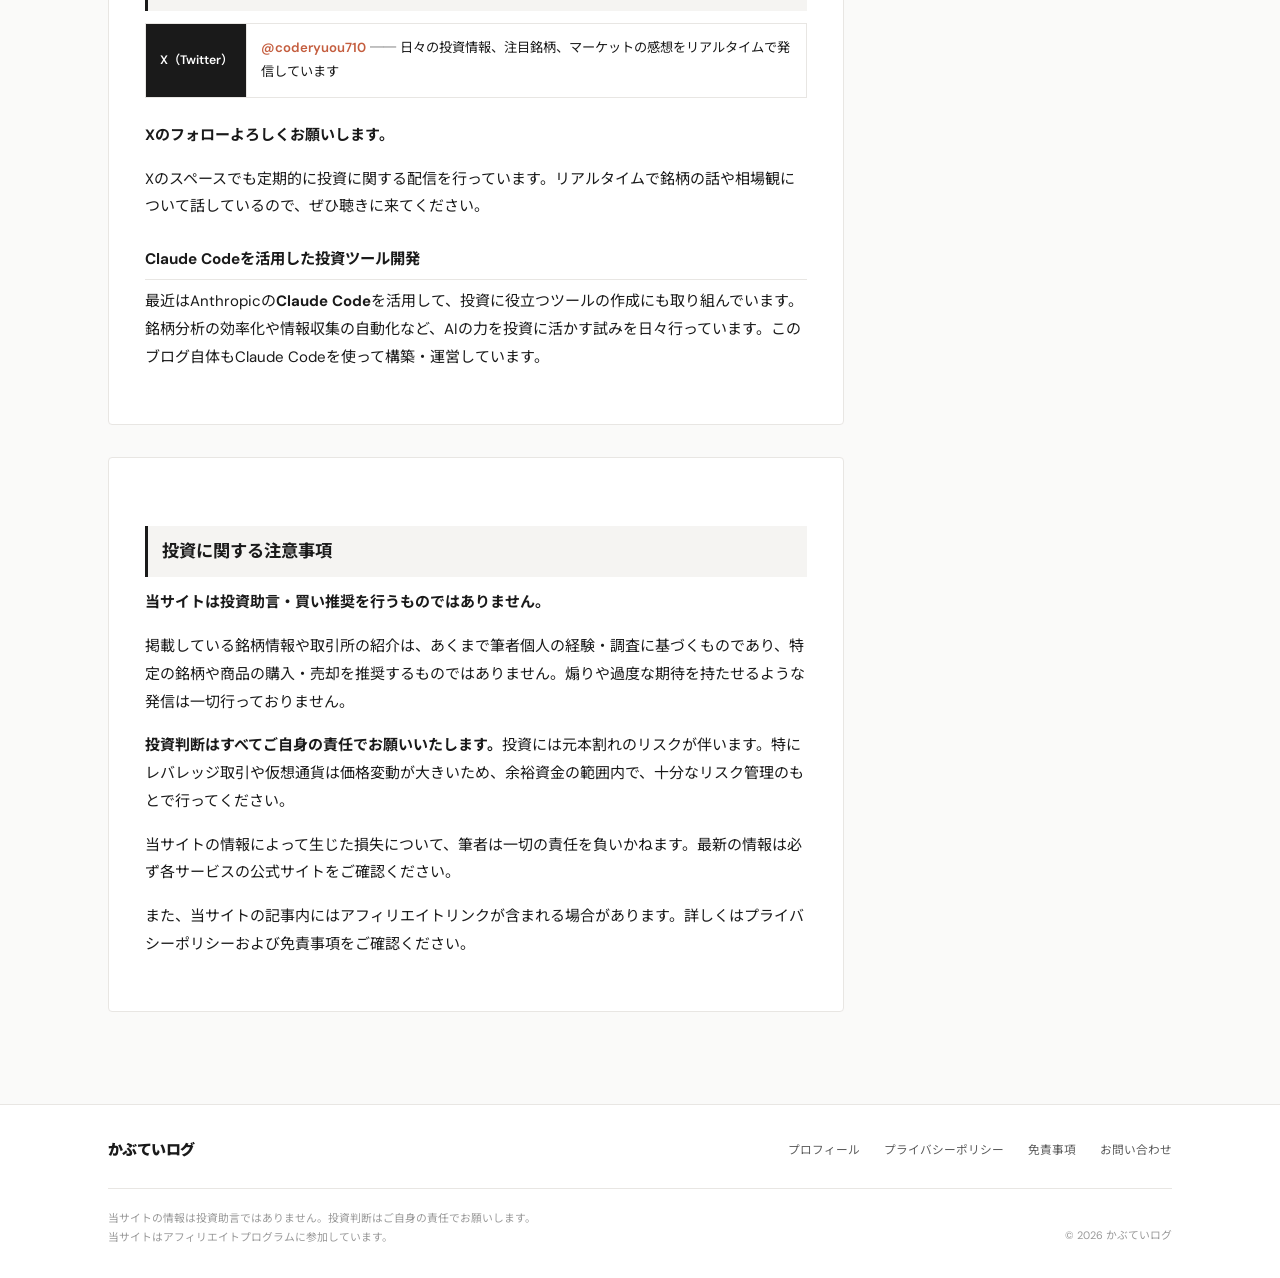
==== commit 7ae1eb56: "OGカード画像追加・セキュリティ強化・UI改善 - 全ページにOGカード画像（1200x630px）を生成・設定 - twitter:image メタタグを全ページに追加 - vercel.json " ====
--- a/pages/about.html
+++ b/pages/about.html
@@ -2,20 +2,40 @@
 <html lang="ja">
 <head>
   <meta charset="UTF-8">
+<!-- Google tag (gtag.js) -->
+<script async src="https://www.googletagmanager.com/gtag/js?id=G-EWL6D0J2PX"></script>
+<script>
+  window.dataLayer = window.dataLayer || [];
+  function gtag(){dataLayer.push(arguments);}
+  gtag('js', new Date());
+  gtag('config', 'G-EWL6D0J2PX');
+</script>
   <meta name="viewport" content="width=device-width, initial-scale=1.0">
   <meta name="description" content="かぶていログ運営者「かぶてい」のプロフィール。投資歴8年、仮想通貨と米国株を中心にトレード。高校生の頃から投資を始め、テンバガーも達成した経験を持つ25歳の投資ブロガー。">
   <meta name="keywords" content="かぶてい, プロフィール, 投資ブログ, 米国株, 仮想通貨, 投資歴">
+  <meta property="og:title" content="プロフィール｜かぶてい｜かぶていログ">
+  <meta property="og:description" content="かぶていログ運営者「かぶてい」のプロフィール。投資歴8年、仮想通貨と米国株を中心にトレード。高校生の頃から投資を始め、テンバガーも達成した経験を持つ25歳の投資ブロガー。">
+  <meta property="og:type" content="website">
+  <meta property="og:url" content="https://kabutei-blog.vercel.app/pages/about.html">
+  <meta property="og:image" content="https://kabutei-blog.vercel.app/images/og-about.png">
+  <meta name="twitter:card" content="summary_large_image">
+  <meta name="twitter:image" content="https://kabutei-blog.vercel.app/images/og-about.png">
+  <meta name="twitter:site" content="@coderyuou710">
+  <meta name="twitter:title" content="プロフィール｜かぶてい｜かぶていログ">
+  <meta name="twitter:description" content="かぶていログ運営者「かぶてい」のプロフィール。投資歴8年、仮想通貨と米国株を中心にトレード。テンバガーも達成した25歳の投資ブロガー。">
+  <link rel="canonical" href="https://kabutei-blog.vercel.app/pages/about.html">
   <link rel="preconnect" href="https://fonts.googleapis.com">
   <link rel="preconnect" href="https://fonts.gstatic.com" crossorigin>
   <link href="https://fonts.googleapis.com/css2?family=Noto+Sans+JP:wght@400;500;700;900&family=DM+Sans:ital,wght@0,400;0,500;0,700;1,400&display=swap" rel="stylesheet">
   <link rel="stylesheet" href="../css/style.css">
   <title>プロフィール｜かぶてい｜かぶていログ</title>
+<script async src="https://pagead2.googlesyndication.com/pagead/js/adsbygoogle.js?client=ca-pub-1260227921393727" crossorigin="anonymous"></script>
 </head>
 <body>
 
   <header class="header">
     <div class="header-inner">
-      <a href="../index.html" class="logo">かぶていログ</a>
+      <a href="../index.html" class="logo"><img src="../images/profile-icon.webp" alt="" class="logo-icon">かぶていログ</a>
       <nav class="global-nav" id="globalNav">
         <a href="../index.html">ホーム</a>
         <a href="stocks.html">株式投資</a>
@@ -44,7 +64,7 @@
           <div style="text-align:center;margin-bottom:24px;">
             <img src="../images/profile-icon.webp" alt="かぶてい" style="width:100px;height:100px;border-radius:50%;object-fit:cover;margin:0 auto 12px;">
             <p style="font-size:1.2rem;font-weight:900;margin-bottom:2px;">かぶてい</p>
-            <p style="font-size:0.82rem;color:#5c5c5c;">X（Twitter）: <a href="https://x.com/coderyuou710" target="_blank" rel="noopener" style="color:#c45d3e;font-weight:600;">@coderyuou710</a></p>
+            <p style="font-size:0.82rem;color:#5c5c5c;">X（Twitter）: <a href="https://x.com/coderyuou710" target="_blank" rel="noopener noreferrer" style="color:#c45d3e;font-weight:600;">@coderyuou710</a></p>
           </div>
 
           <h2>はじめまして</h2>
@@ -106,18 +126,22 @@
           <p>Xはリアルタイムの情報発信、ブログは体系的な情報整理 ── この2つを使い分けることで、より多くの方に役立つ情報を届けられればと思っています。</p>
         </div>
 
-        <!-- ========== SNS ========== -->
-        <div class="article-content">
-          <h2>SNS</h2>
+        <!-- ========== SNS・活動 ========== -->
+        <div class="article-content">
+          <h2>SNS・活動</h2>
           <table class="comparison-table">
             <tbody>
               <tr>
                 <th>X（Twitter）</th>
-                <td><a href="https://x.com/coderyuou710" target="_blank" rel="noopener" style="color:#c45d3e;font-weight:600;">@coderyuou710</a> ── 日々の投資情報、注目銘柄、マーケットの感想をリアルタイムで発信しています</td>
+                <td><a href="https://x.com/coderyuou710" target="_blank" rel="noopener noreferrer" style="color:#c45d3e;font-weight:600;">@coderyuou710</a> ── 日々の投資情報、注目銘柄、マーケットの感想をリアルタイムで発信しています</td>
               </tr>
             </tbody>
           </table>
-          <p>お気軽にフォロー・DMしてください。投資に関する質問も歓迎です。</p>
+          <p><strong>Xのフォローよろしくお願いします。</strong></p>
+          <p>Xのスペースでも定期的に投資に関する配信を行っています。リアルタイムで銘柄の話や相場観について話しているので、ぜひ聴きに来てください。</p>
+
+          <h3>Claude Codeを活用した投資ツール開発</h3>
+          <p>最近はAnthropicの<strong>Claude Code</strong>を活用して、投資に役立つツールの作成にも取り組んでいます。銘柄分析の効率化や情報収集の自動化など、AIの力を投資に活かす試みを日々行っています。このブログ自体もClaude Codeを使って構築・運営しています。</p>
         </div>
 
         <!-- ========== 注意事項 ========== -->
@@ -139,7 +163,7 @@
           <img src="../images/profile-icon.webp" alt="かぶてい" class="sidebar-profile-img">
           <p class="sidebar-profile-name">かぶてい</p>
           <p class="sidebar-profile-desc">25歳 / コンサル勤務 / 投資歴8年。米国株と仮想通貨を中心にトレードしています。</p>
-          <a href="https://x.com/coderyuou710" class="sidebar-x" target="_blank" rel="noopener">X（Twitter）をフォロー</a>
+          <a href="https://x.com/coderyuou710" class="sidebar-x" target="_blank" rel="noopener noreferrer">X（Twitter）をフォロー</a>
         </div>
 
         <div class="sidebar-block">
--- a/css/style.css
+++ b/css/style.css
@@ -1,3 +1,26 @@
+/* ========================================
+   Page Hero
+   ======================================== */
+.page-hero {
+  width: 100%;
+  max-height: 280px;
+  overflow: hidden;
+}
+
+.page-hero-img {
+  width: 100%;
+  height: 280px;
+  object-fit: cover;
+  display: block;
+}
+
+@media (max-width: 768px) {
+  .page-hero, .page-hero-img {
+    max-height: 180px;
+    height: 180px;
+  }
+}
+
 /* ========================================
    Base
    ======================================== */
@@ -66,6 +89,16 @@
   font-weight: 900;
   letter-spacing: -0.04em;
   white-space: nowrap;
+  display: flex;
+  align-items: center;
+  gap: 8px;
+}
+
+.logo-icon {
+  width: 28px;
+  height: 28px;
+  border-radius: 50%;
+  object-fit: cover;
 }
 
 .global-nav {
@@ -195,6 +228,27 @@
 
 .feature-side-item:first-child { padding-top: 0; }
 .feature-side-item:last-child { border-bottom: none; padding-bottom: 0; }
+
+.feature-side-item {
+  display: flex;
+  gap: 14px;
+  align-items: flex-start;
+}
+
+.feature-side-thumb {
+  width: 80px;
+  min-width: 80px;
+  aspect-ratio: 3 / 2;
+  border-radius: var(--radius);
+  overflow: hidden;
+  flex-shrink: 0;
+}
+
+.feature-side-thumb-inner {
+  width: 100%;
+  height: 100%;
+  background: #e8e6e3;
+}
 
 .feature-side-item h3 {
   font-size: 0.92rem;
@@ -659,6 +713,12 @@
     border-bottom: none;
     border-right: 1px solid var(--c-border);
     padding-right: 20px;
+    flex-direction: column;
+  }
+
+  .feature-side-thumb {
+    width: 100%;
+    min-width: unset;
   }
 
   .feature-side-item:last-child { border-right: none; padding-right: 0; }
@@ -713,6 +773,12 @@
     padding-right: 0;
     padding: 16px 0;
     border-bottom: 1px solid var(--c-border);
+    flex-direction: row;
+  }
+
+  .feature-side-thumb {
+    width: 80px;
+    min-width: 80px;
   }
   .feature-side-item:first-child { padding-top: 0; }
   .feature-side-item:last-child { border-bottom: none; padding-bottom: 0; }
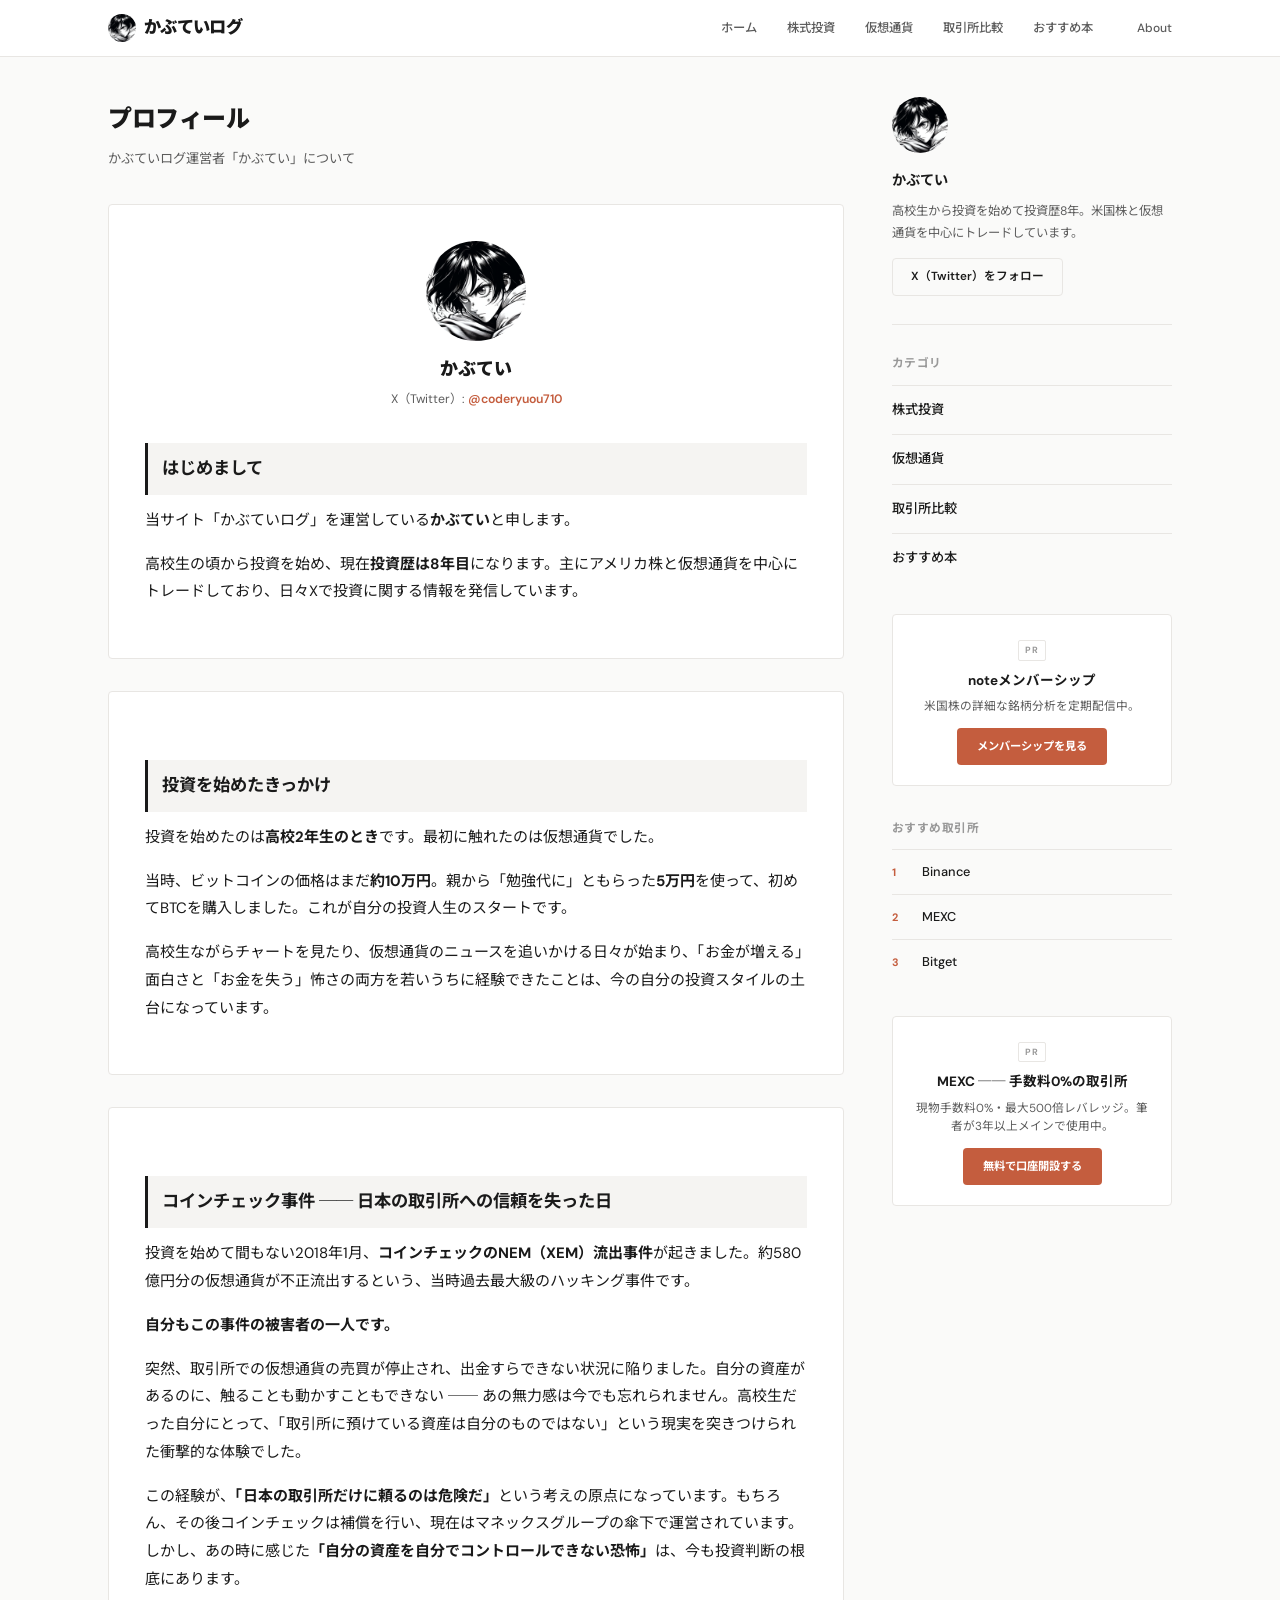
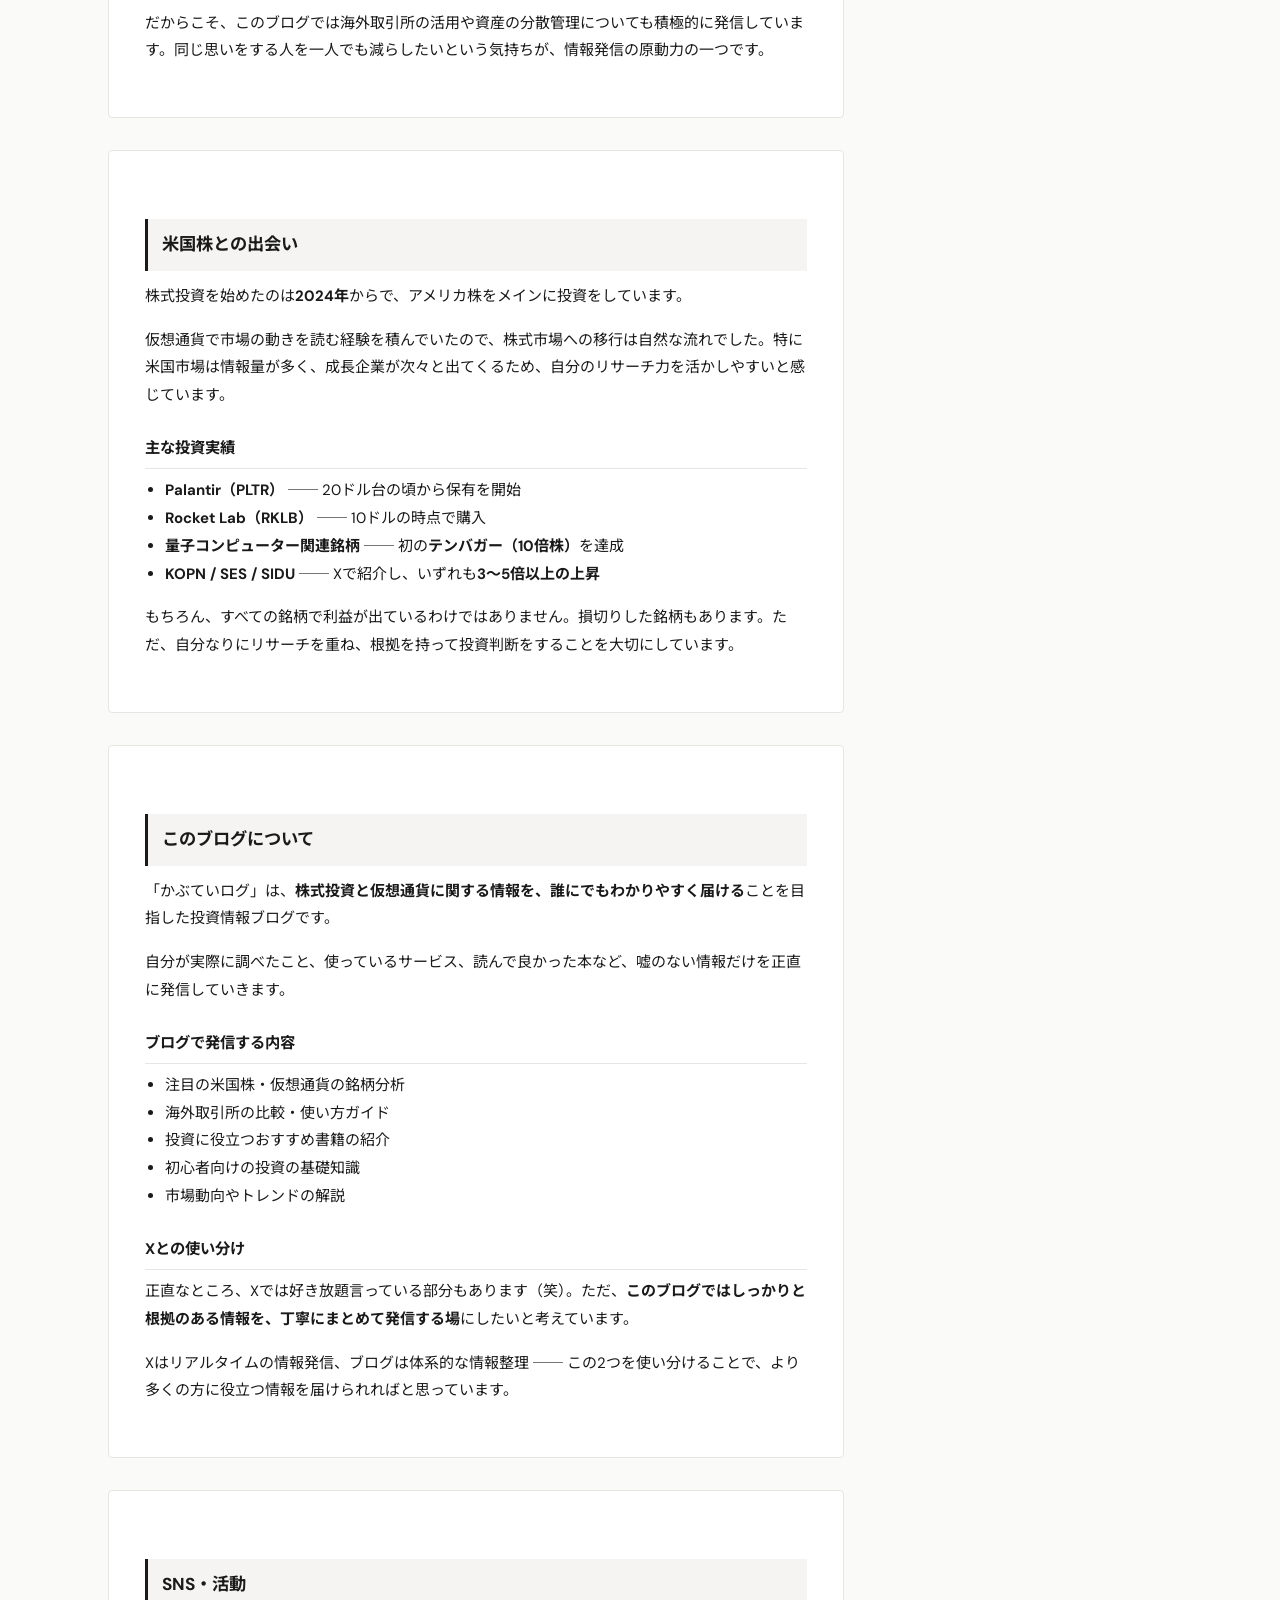
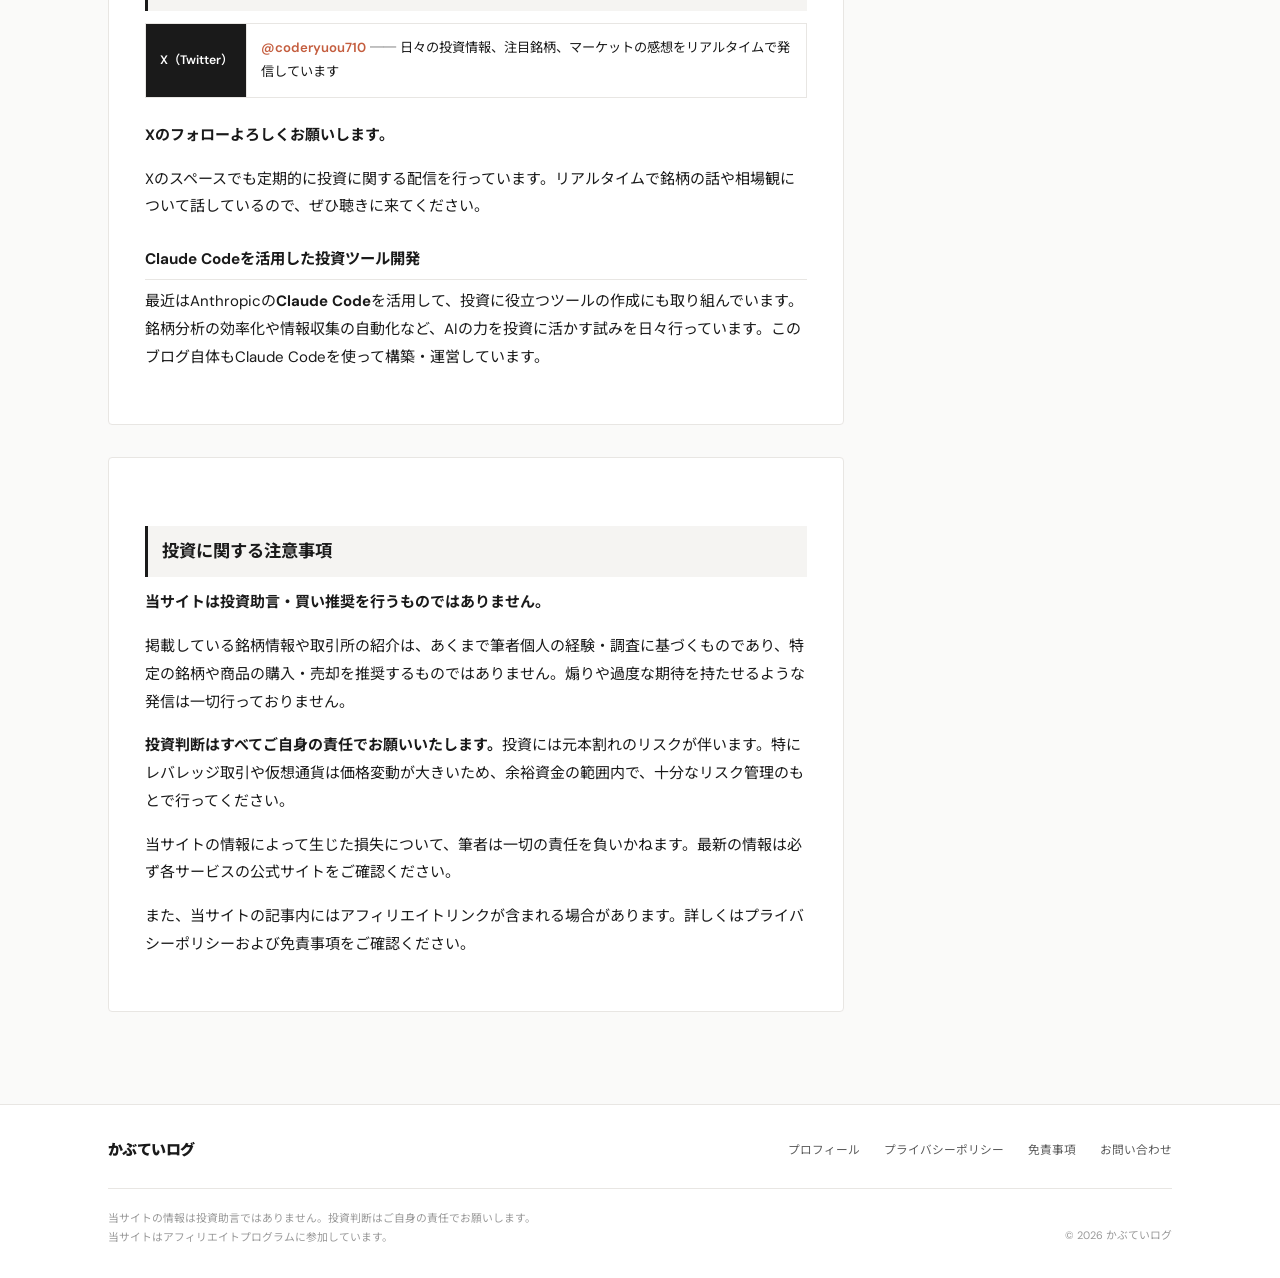
==== commit c6d53cf2: "プロフィールから年齢を削除し「高校生から投資を始めた」に変更 Co-Authored-By: Claude Opus 4.6 (1M context) <noreply@anthropic.com>" ====
--- a/pages/about.html
+++ b/pages/about.html
@@ -11,10 +11,10 @@
   gtag('config', 'G-EWL6D0J2PX');
 </script>
   <meta name="viewport" content="width=device-width, initial-scale=1.0">
-  <meta name="description" content="かぶていログ運営者「かぶてい」のプロフィール。投資歴8年、仮想通貨と米国株を中心にトレード。高校生の頃から投資を始め、テンバガーも達成した経験を持つ25歳の投資ブロガー。">
+  <meta name="description" content="かぶていログ運営者「かぶてい」のプロフィール。高校生の頃から投資を始め、投資歴8年。仮想通貨と米国株を中心にトレード。テンバガーも達成した経験を持つ投資ブロガー。">
   <meta name="keywords" content="かぶてい, プロフィール, 投資ブログ, 米国株, 仮想通貨, 投資歴">
   <meta property="og:title" content="プロフィール｜かぶてい｜かぶていログ">
-  <meta property="og:description" content="かぶていログ運営者「かぶてい」のプロフィール。投資歴8年、仮想通貨と米国株を中心にトレード。高校生の頃から投資を始め、テンバガーも達成した経験を持つ25歳の投資ブロガー。">
+  <meta property="og:description" content="かぶていログ運営者「かぶてい」のプロフィール。高校生の頃から投資を始め、投資歴8年。仮想通貨と米国株を中心にトレード。テンバガーも達成した経験を持つ投資ブロガー。">
   <meta property="og:type" content="website">
   <meta property="og:url" content="https://kabutei-blog.vercel.app/pages/about.html">
   <meta property="og:image" content="https://kabutei-blog.vercel.app/images/og-about.png">
@@ -22,7 +22,7 @@
   <meta name="twitter:image" content="https://kabutei-blog.vercel.app/images/og-about.png">
   <meta name="twitter:site" content="@coderyuou710">
   <meta name="twitter:title" content="プロフィール｜かぶてい｜かぶていログ">
-  <meta name="twitter:description" content="かぶていログ運営者「かぶてい」のプロフィール。投資歴8年、仮想通貨と米国株を中心にトレード。テンバガーも達成した25歳の投資ブロガー。">
+  <meta name="twitter:description" content="かぶていログ運営者「かぶてい」のプロフィール。投資歴8年、仮想通貨と米国株を中心にトレード。テンバガーも達成した投資ブロガー。">
   <link rel="canonical" href="https://kabutei-blog.vercel.app/pages/about.html">
   <link rel="preconnect" href="https://fonts.googleapis.com">
   <link rel="preconnect" href="https://fonts.gstatic.com" crossorigin>
@@ -69,7 +69,7 @@
 
           <h2>はじめまして</h2>
           <p>当サイト「かぶていログ」を運営している<strong>かぶてい</strong>と申します。</p>
-          <p>25歳の社会人で、現在はコンサルティング会社に勤務しています。主にアメリカ株と仮想通貨を中心にトレードしており、<strong>投資歴は8年目</strong>になります。日々Xで投資に関する情報を発信しています。</p>
+          <p>高校生の頃から投資を始め、現在<strong>投資歴は8年目</strong>になります。主にアメリカ株と仮想通貨を中心にトレードしており、日々Xで投資に関する情報を発信しています。</p>
         </div>
 
         <!-- ========== 投資を始めたきっかけ ========== -->
@@ -162,7 +162,7 @@
         <div class="sidebar-profile">
           <img src="../images/profile-icon.webp" alt="かぶてい" class="sidebar-profile-img">
           <p class="sidebar-profile-name">かぶてい</p>
-          <p class="sidebar-profile-desc">25歳 / コンサル勤務 / 投資歴8年。米国株と仮想通貨を中心にトレードしています。</p>
+          <p class="sidebar-profile-desc">高校生から投資を始めて投資歴8年。米国株と仮想通貨を中心にトレードしています。</p>
           <a href="https://x.com/coderyuou710" class="sidebar-x" target="_blank" rel="noopener noreferrer">X（Twitter）をフォロー</a>
         </div>
 
